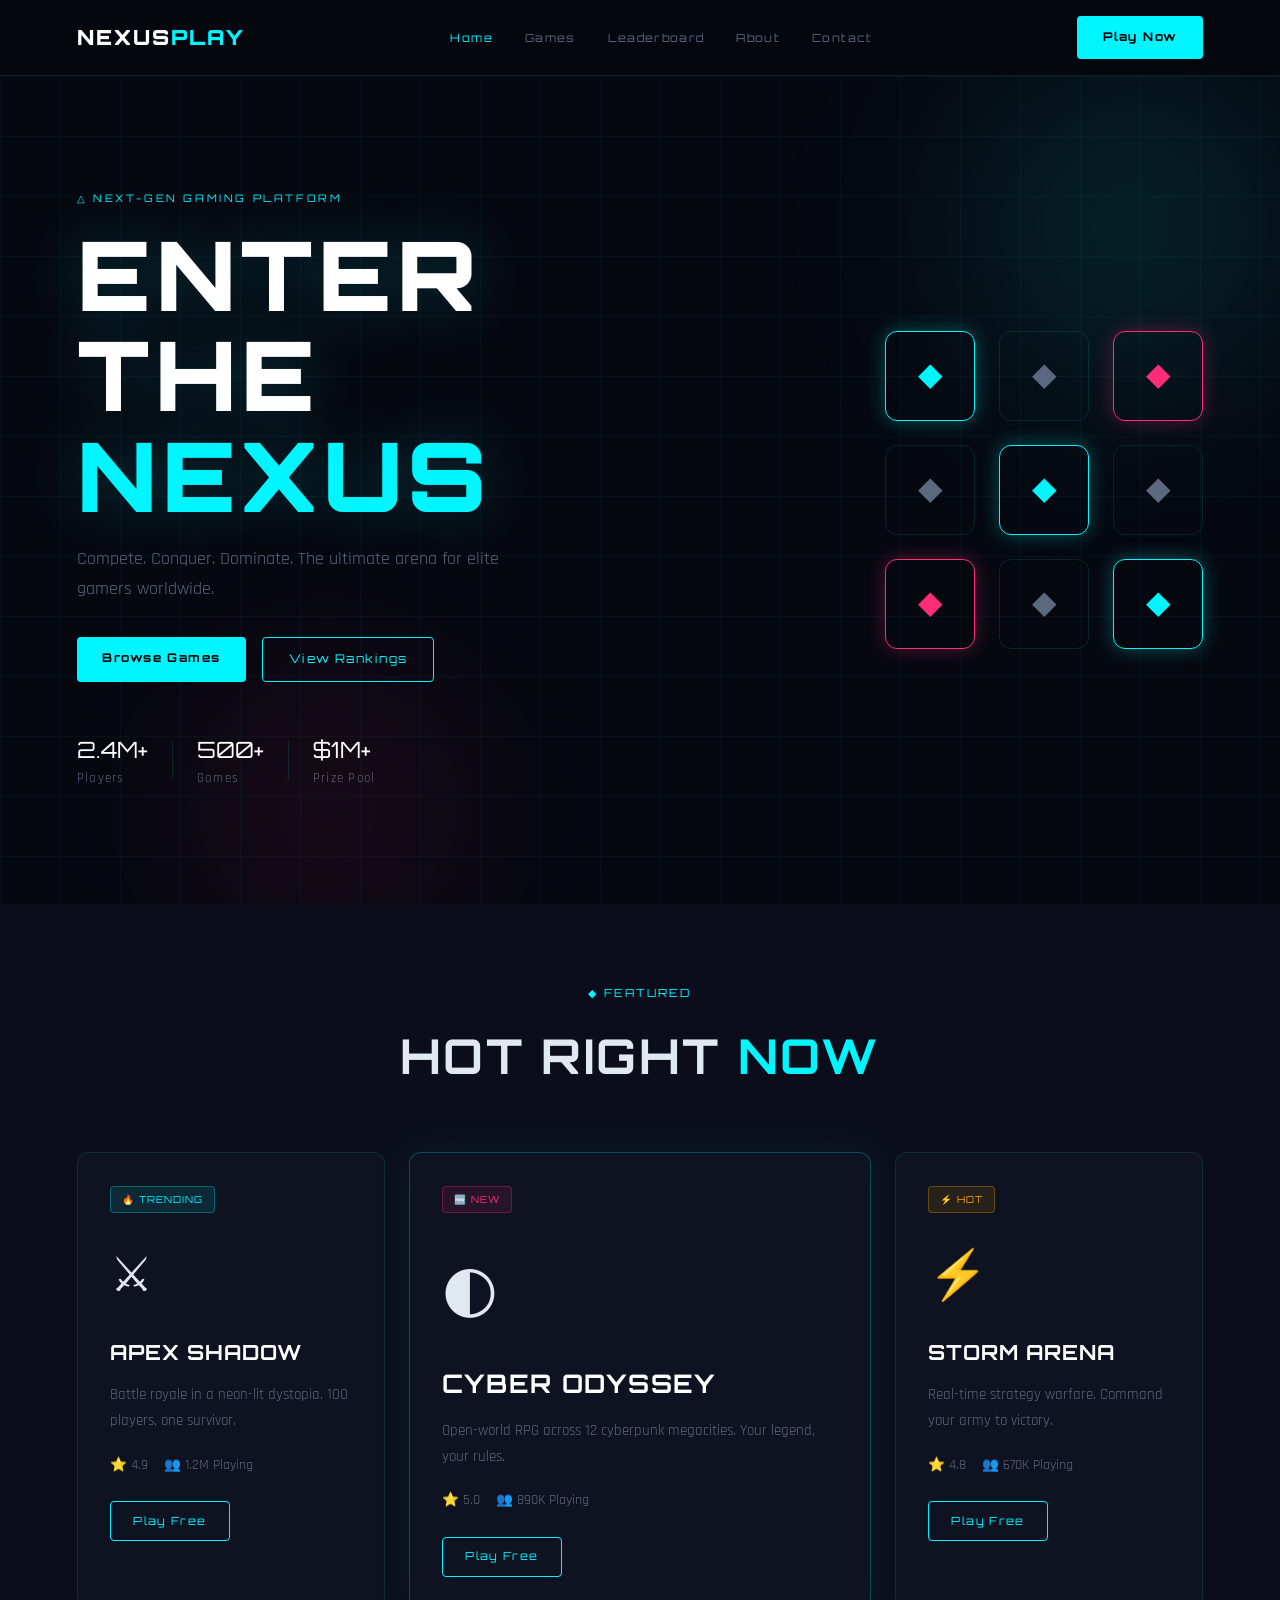
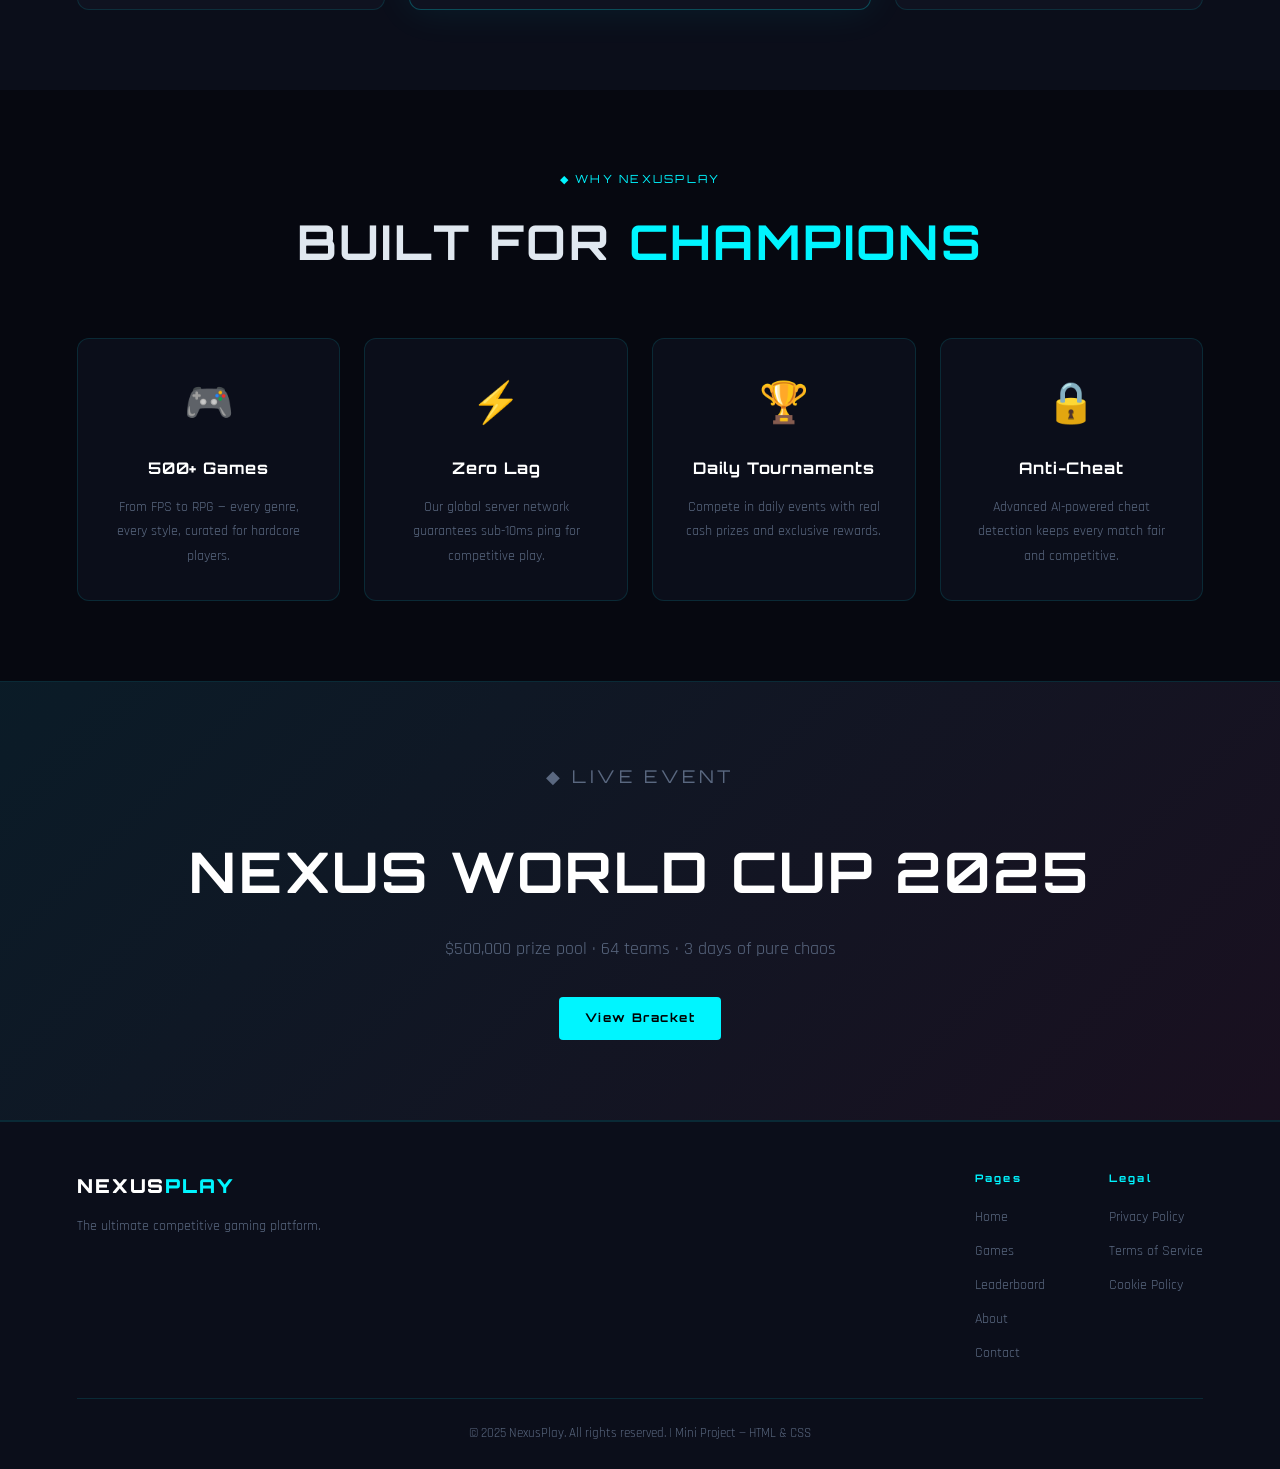
==== harshal adp/index.html @ 8784e26e "Add files via upload" ====
<!DOCTYPE html>
<html lang="en">
<head>
  <meta charset="UTF-8" />
  <meta name="viewport" content="width=device-width, initial-scale=1.0"/>
  <title>NexusPlay | Home</title>
  <link rel="stylesheet" href="style.css" />
  <link href="https://fonts.googleapis.com/css2?family=Orbitron:wght@400;700;900&family=Rajdhani:wght@300;400;600&display=swap" rel="stylesheet"/>
</head>
<body>

  <!-- NAV -->
  <nav class="navbar">
    <div class="logo">NEXUS<span>PLAY</span></div>
    <ul class="nav-links">
      <li><a href="index.html" class="active">Home</a></li>
      <li><a href="games.html">Games</a></li>
      <li><a href="leaderboard.html">Leaderboard</a></li>
      <li><a href="about.html">About</a></li>
      <li><a href="contact-1.html">Contact</a></li>
    </ul>
    <a href="games.html" class="btn-primary">Play Now</a>
  </nav>

  <!-- HERO -->
  <section class="hero">
    <div class="hero-bg">
      <div class="grid-overlay"></div>
      <div class="glow-orb orb1"></div>
      <div class="glow-orb orb2"></div>
    </div>
    <div class="hero-content">
      <p class="hero-tag">&#9651; NEXT-GEN GAMING PLATFORM</p>
      <h1 class="hero-title">ENTER THE<br/><span>NEXUS</span></h1>
      <p class="hero-sub">Compete. Conquer. Dominate. The ultimate arena for elite gamers worldwide.</p>
      <div class="hero-btns">
        <a href="games.html" class="btn-primary">Browse Games</a>
        <a href="leaderboard.html" class="btn-ghost">View Rankings</a>
      </div>
      <div class="hero-stats">
        <div class="stat"><span class="stat-num">2.4M+</span><span class="stat-label">Players</span></div>
        <div class="stat-divider"></div>
        <div class="stat"><span class="stat-num">500+</span><span class="stat-label">Games</span></div>
        <div class="stat-divider"></div>
        <div class="stat"><span class="stat-num">$1M+</span><span class="stat-label">Prize Pool</span></div>
      </div>
    </div>
    <div class="hero-visual">
      <div class="hex-grid">
        <div class="hex active">&#9670;</div>
        <div class="hex">&#9670;</div>
        <div class="hex glow">&#9670;</div>
        <div class="hex">&#9670;</div>
        <div class="hex active">&#9670;</div>
        <div class="hex">&#9670;</div>
        <div class="hex glow">&#9670;</div>
        <div class="hex">&#9670;</div>
        <div class="hex active">&#9670;</div>
      </div>
    </div>
  </section>

  <!-- FEATURED GAMES -->
  <section class="section featured">
    <div class="section-header">
      <p class="section-tag">&#9670; FEATURED</p>
      <h2>HOT RIGHT <span>NOW</span></h2>
    </div>
    <div class="game-cards">
      <div class="game-card card-1">
        <div class="card-badge">🔥 TRENDING</div>
        <div class="card-icon">&#9876;</div>
        <h3>APEX SHADOW</h3>
        <p>Battle royale in a neon-lit dystopia. 100 players, one survivor.</p>
        <div class="card-meta"><span>⭐ 4.9</span><span>👥 1.2M Playing</span></div>
        <a href="games.html" class="btn-card">Play Free</a>
      </div>
      <div class="game-card card-2 card-large">
        <div class="card-badge new">🆕 NEW</div>
        <div class="card-icon">&#9680;</div>
        <h3>CYBER ODYSSEY</h3>
        <p>Open-world RPG across 12 cyberpunk megacities. Your legend, your rules.</p>
        <div class="card-meta"><span>⭐ 5.0</span><span>👥 890K Playing</span></div>
        <a href="games.html" class="btn-card">Play Free</a>
      </div>
      <div class="game-card card-3">
        <div class="card-badge hot">⚡ HOT</div>
        <div class="card-icon">&#9889;</div>
        <h3>STORM ARENA</h3>
        <p>Real-time strategy warfare. Command your army to victory.</p>
        <div class="card-meta"><span>⭐ 4.8</span><span>👥 670K Playing</span></div>
        <a href="games.html" class="btn-card">Play Free</a>
      </div>
    </div>
  </section>

  <!-- WHY NEXUS -->
  <section class="section why-section">
    <div class="section-header">
      <p class="section-tag">&#9670; WHY NEXUSPLAY</p>
      <h2>BUILT FOR <span>CHAMPIONS</span></h2>
    </div>
    <div class="why-grid">
      <div class="why-card">
        <div class="why-icon">🎮</div>
        <h3>500+ Games</h3>
        <p>From FPS to RPG — every genre, every style, curated for hardcore players.</p>
      </div>
      <div class="why-card">
        <div class="why-icon">⚡</div>
        <h3>Zero Lag</h3>
        <p>Our global server network guarantees sub-10ms ping for competitive play.</p>
      </div>
      <div class="why-card">
        <div class="why-icon">🏆</div>
        <h3>Daily Tournaments</h3>
        <p>Compete in daily events with real cash prizes and exclusive rewards.</p>
      </div>
      <div class="why-card">
        <div class="why-icon">🔒</div>
        <h3>Anti-Cheat</h3>
        <p>Advanced AI-powered cheat detection keeps every match fair and competitive.</p>
      </div>
    </div>
  </section>

  <!-- TOURNAMENT BANNER -->
  <section class="tournament-banner">
    <div class="banner-bg"></div>
    <div class="banner-content">
      <p class="section-tag">&#9670; LIVE EVENT</p>
      <h2>NEXUS WORLD CUP 2025</h2>
      <p>$500,000 prize pool · 64 teams · 3 days of pure chaos</p>
      <a href="leaderboard.html" class="btn-primary">View Bracket</a>
    </div>
  </section>

  <!-- FOOTER -->
  <footer class="footer">
    <div class="footer-top">
      <div class="footer-brand">
        <div class="logo">NEXUS<span>PLAY</span></div>
        <p>The ultimate competitive gaming platform.</p>
      </div>
      <div class="footer-links">
        <h4>Pages</h4>
        <a href="index.html">Home</a>
        <a href="games.html">Games</a>
        <a href="leaderboard.html">Leaderboard</a>
        <a href="about.html">About</a>
        <a href="contact-1.html">Contact</a>
      </div>
      <div class="footer-links">
        <h4>Legal</h4>
        <a href="#">Privacy Policy</a>
        <a href="#">Terms of Service</a>
        <a href="#">Cookie Policy</a>
      </div>
    </div>
    <div class="footer-bottom">
      <p>&copy; 2025 NexusPlay. All rights reserved. | Mini Project — HTML &amp; CSS</p>
    </div>
  </footer>

</body>
</html>
---- harshal adp/style.css ----
/* ============================================================
   NEXUSPLAY — Main Stylesheet
   Gaming Website Mini Project | HTML & CSS Only
   ============================================================ */

/* ---------- RESET & BASE ---------- */
*, *::before, *::after { box-sizing: border-box; margin: 0; padding: 0; }

:root {
  --bg:        #060810;
  --bg2:       #0b0e1a;
  --bg3:       #0f1220;
  --accent:    #00f5ff;
  --accent2:   #ff2d78;
  --gold:      #ffd700;
  --silver:    #c0c0c0;
  --bronze:    #cd7f32;
  --text:      #e0e8f0;
  --muted:     #5a6880;
  --border:    rgba(0,245,255,0.12);
  --glow:      0 0 20px rgba(0,245,255,0.3);
  --glow2:     0 0 20px rgba(255,45,120,0.3);
  --font-head: 'Orbitron', monospace;
  --font-body: 'Rajdhani', sans-serif;
}

html { scroll-behavior: smooth; }

body {
  background: var(--bg);
  color: var(--text);
  font-family: var(--font-body);
  font-size: 1rem;
  line-height: 1.7;
  overflow-x: hidden;
}

h1, h2, h3, h4 { font-family: var(--font-head); letter-spacing: 0.05em; }
a { text-decoration: none; color: inherit; }
img { max-width: 100%; }
input, textarea, select {
  background: var(--bg3);
  border: 1px solid var(--border);
  color: var(--text);
  font-family: var(--font-body);
  font-size: 1rem;
  padding: 0.75rem 1rem;
  border-radius: 6px;
  width: 100%;
  outline: none;
  transition: border-color 0.3s;
}
input:focus, textarea:focus, select:focus { border-color: var(--accent); }
select option { background: var(--bg3); }

span { color: inherit; }

/* ---------- UTILITIES ---------- */
.section { padding: 5rem 6vw; }
.section-tag {
  font-family: var(--font-head);
  font-size: 0.7rem;
  letter-spacing: 0.2em;
  color: var(--accent);
  margin-bottom: 0.75rem;
  display: block;
}
.section-header { text-align: center; margin-bottom: 3.5rem; }
.section-header h2 { font-size: clamp(1.8rem, 4vw, 3rem); }
.section-header h2 span { color: var(--accent); }

/* ---------- BUTTONS ---------- */
.btn-primary {
  display: inline-block;
  background: var(--accent);
  color: #000;
  font-family: var(--font-head);
  font-size: 0.75rem;
  font-weight: 700;
  letter-spacing: 0.12em;
  padding: 0.7rem 1.6rem;
  border-radius: 4px;
  transition: all 0.25s;
  cursor: pointer;
  border: none;
}
.btn-primary:hover { background: #fff; box-shadow: 0 0 30px var(--accent); }

.btn-ghost {
  display: inline-block;
  border: 1px solid var(--accent);
  color: var(--accent);
  font-family: var(--font-head);
  font-size: 0.75rem;
  letter-spacing: 0.12em;
  padding: 0.7rem 1.6rem;
  border-radius: 4px;
  transition: all 0.25s;
}
.btn-ghost:hover { background: rgba(0,245,255,0.1); }

.full-btn { width: 100%; text-align: center; padding: 1rem; font-size: 0.85rem; }

/* ---------- NAVBAR ---------- */
.navbar {
  position: sticky;
  top: 0;
  z-index: 1000;
  display: flex;
  align-items: center;
  justify-content: space-between;
  padding: 1rem 6vw;
  background: rgba(6, 8, 16, 0.92);
  backdrop-filter: blur(16px);
  border-bottom: 1px solid var(--border);
}

.logo {
  font-family: var(--font-head);
  font-size: 1.3rem;
  font-weight: 900;
  letter-spacing: 0.1em;
  color: #fff;
}
.logo span { color: var(--accent); }

.nav-links {
  display: flex;
  list-style: none;
  gap: 2rem;
}
.nav-links a {
  font-family: var(--font-head);
  font-size: 0.7rem;
  letter-spacing: 0.12em;
  color: var(--muted);
  transition: color 0.2s;
}
.nav-links a:hover, .nav-links a.active { color: var(--accent); }

/* ---------- HERO ---------- */
.hero {
  min-height: 92vh;
  display: flex;
  align-items: center;
  justify-content: space-between;
  padding: 0 6vw;
  position: relative;
  overflow: hidden;
  gap: 2rem;
}

.hero-bg {
  position: absolute;
  inset: 0;
  z-index: 0;
}

.grid-overlay {
  position: absolute;
  inset: 0;
  background-image:
    linear-gradient(rgba(0,245,255,0.04) 1px, transparent 1px),
    linear-gradient(90deg, rgba(0,245,255,0.04) 1px, transparent 1px);
  background-size: 60px 60px;
  animation: gridPulse 4s ease-in-out infinite;
}

@keyframes gridPulse {
  0%, 100% { opacity: 0.5; }
  50%       { opacity: 1; }
}

.glow-orb {
  position: absolute;
  border-radius: 50%;
  filter: blur(80px);
  animation: orbFloat 6s ease-in-out infinite;
}
.orb1 {
  width: 500px; height: 500px;
  background: radial-gradient(circle, rgba(0,245,255,0.15), transparent 70%);
  top: -100px; right: -100px;
}
.orb2 {
  width: 400px; height: 400px;
  background: radial-gradient(circle, rgba(255,45,120,0.12), transparent 70%);
  bottom: -100px; left: 10%;
  animation-delay: -3s;
}
@keyframes orbFloat {
  0%, 100% { transform: translateY(0); }
  50%       { transform: translateY(-30px); }
}

.hero-content {
  position: relative;
  z-index: 1;
  max-width: 600px;
  animation: fadeUp 0.8s ease both;
}

.hero-tag {
  font-family: var(--font-head);
  font-size: 0.65rem;
  letter-spacing: 0.25em;
  color: var(--accent);
  margin-bottom: 1rem;
}

.hero-title {
  font-size: clamp(3rem, 8vw, 6rem);
  line-height: 1.05;
  font-weight: 900;
  color: #fff;
  text-shadow: 0 0 60px rgba(0,245,255,0.2);
  margin-bottom: 1.2rem;
}
.hero-title span { color: var(--accent); display: block; }

.hero-sub {
  font-size: 1.1rem;
  color: var(--muted);
  margin-bottom: 2rem;
  max-width: 440px;
}

.hero-btns { display: flex; gap: 1rem; margin-bottom: 3rem; flex-wrap: wrap; }

.hero-stats { display: flex; align-items: center; gap: 1.5rem; }
.stat { display: flex; flex-direction: column; }
.stat-num {
  font-family: var(--font-head);
  font-size: 1.4rem;
  color: #fff;
}
.stat-label { font-size: 0.8rem; color: var(--muted); letter-spacing: 0.1em; }
.stat-divider { width: 1px; height: 40px; background: var(--border); }

/* HERO VISUAL */
.hero-visual {
  position: relative;
  z-index: 1;
  animation: fadeUp 1s ease 0.3s both;
}

.hex-grid {
  display: grid;
  grid-template-columns: repeat(3, 1fr);
  gap: 1.5rem;
}
.hex {
  width: 90px;
  height: 90px;
  border: 1px solid var(--border);
  border-radius: 12px;
  display: flex;
  align-items: center;
  justify-content: center;
  font-size: 2rem;
  color: var(--muted);
  transition: all 0.3s;
  animation: hexPulse 3s ease-in-out infinite;
}
.hex.active { border-color: var(--accent); color: var(--accent); box-shadow: var(--glow); }
.hex.glow { border-color: var(--accent2); color: var(--accent2); box-shadow: var(--glow2); animation-delay: -1.5s; }

@keyframes hexPulse {
  0%, 100% { transform: translateY(0); }
  50%       { transform: translateY(-8px); }
}

/* ---------- PAGE HERO ---------- */
.page-hero {
  padding: 6rem 6vw 4rem;
  text-align: center;
  position: relative;
  overflow: hidden;
  border-bottom: 1px solid var(--border);
}
.page-hero h1 {
  font-size: clamp(2.5rem, 7vw, 5rem);
  color: #fff;
  margin-bottom: 1rem;
}
.page-hero h1 span { color: var(--accent); }
.page-hero p { color: var(--muted); font-size: 1.1rem; }

/* ---------- FEATURED GAMES ---------- */
.featured { background: var(--bg2); }

.game-cards {
  display: grid;
  grid-template-columns: 1fr 1.5fr 1fr;
  gap: 1.5rem;
}

.game-card {
  background: var(--bg3);
  border: 1px solid var(--border);
  border-radius: 12px;
  padding: 2rem;
  position: relative;
  transition: transform 0.3s, border-color 0.3s;
  overflow: hidden;
}
.game-card::before {
  content: '';
  position: absolute;
  inset: 0;
  background: linear-gradient(135deg, rgba(0,245,255,0.04), transparent);
  opacity: 0;
  transition: opacity 0.3s;
}
.game-card:hover { transform: translateY(-6px); border-color: var(--accent); }
.game-card:hover::before { opacity: 1; }

.card-badge {
  display: inline-block;
  background: rgba(0,245,255,0.1);
  border: 1px solid rgba(0,245,255,0.3);
  color: var(--accent);
  font-family: var(--font-head);
  font-size: 0.6rem;
  letter-spacing: 0.1em;
  padding: 0.3rem 0.7rem;
  border-radius: 4px;
  margin-bottom: 1.5rem;
}
.card-badge.new { background: rgba(255,45,120,0.1); border-color: rgba(255,45,120,0.3); color: var(--accent2); }
.card-badge.hot { background: rgba(255,165,0,0.1); border-color: rgba(255,165,0,0.3); color: orange; }

.card-icon { font-size: 3rem; margin-bottom: 1rem; }
.game-card h3 {
  font-size: 1.3rem;
  color: #fff;
  margin-bottom: 0.75rem;
}
.game-card p { color: var(--muted); font-size: 0.95rem; margin-bottom: 1.25rem; }

.card-meta {
  display: flex;
  gap: 1rem;
  font-size: 0.85rem;
  color: var(--muted);
  margin-bottom: 1.5rem;
}

.btn-card {
  display: inline-block;
  background: transparent;
  border: 1px solid var(--accent);
  color: var(--accent);
  font-family: var(--font-head);
  font-size: 0.7rem;
  letter-spacing: 0.12em;
  padding: 0.6rem 1.4rem;
  border-radius: 4px;
  transition: all 0.25s;
}
.btn-card:hover { background: var(--accent); color: #000; }

.card-large { border-color: rgba(0,245,255,0.25); box-shadow: 0 0 40px rgba(0,245,255,0.08); }
.card-large .card-icon { font-size: 4rem; }
.card-large h3 { font-size: 1.6rem; }

/* ---------- WHY SECTION ---------- */
.why-grid {
  display: grid;
  grid-template-columns: repeat(4, 1fr);
  gap: 1.5rem;
}

.why-card {
  background: var(--bg2);
  border: 1px solid var(--border);
  border-radius: 12px;
  padding: 2rem;
  text-align: center;
  transition: border-color 0.3s, transform 0.3s;
}
.why-card:hover { border-color: var(--accent); transform: translateY(-4px); }
.why-icon { font-size: 2.5rem; margin-bottom: 1rem; }
.why-card h3 { font-size: 1rem; color: #fff; margin-bottom: 0.75rem; }
.why-card p { font-size: 0.9rem; color: var(--muted); }

/* ---------- TOURNAMENT BANNER ---------- */
.tournament-banner {
  padding: 5rem 6vw;
  text-align: center;
  position: relative;
  overflow: hidden;
  background: var(--bg2);
  border-top: 1px solid var(--border);
  border-bottom: 1px solid var(--border);
}
.banner-bg {
  position: absolute;
  inset: 0;
  background: linear-gradient(135deg, rgba(0,245,255,0.06) 0%, rgba(255,45,120,0.06) 100%);
}
.banner-content { position: relative; z-index: 1; }
.banner-content h2 {
  font-size: clamp(2rem, 5vw, 3.5rem);
  color: #fff;
  margin-bottom: 1rem;
}
.banner-content p { color: var(--muted); margin-bottom: 2rem; font-size: 1.1rem; }

/* ---------- FILTER SECTION ---------- */
.filter-section {
  display: flex;
  align-items: center;
  justify-content: space-between;
  padding: 1.5rem 6vw;
  background: var(--bg2);
  border-bottom: 1px solid var(--border);
  gap: 1rem;
  flex-wrap: wrap;
}

.filter-bar { display: flex; gap: 0.75rem; flex-wrap: wrap; }

.filter-btn {
  background: transparent;
  border: 1px solid var(--border);
  color: var(--muted);
  font-family: var(--font-head);
  font-size: 0.65rem;
  letter-spacing: 0.1em;
  padding: 0.5rem 1.1rem;
  border-radius: 50px;
  cursor: pointer;
  transition: all 0.25s;
}
.filter-btn:hover, .filter-btn.active {
  border-color: var(--accent);
  color: var(--accent);
  background: rgba(0,245,255,0.08);
}

.search-box {
  display: flex;
  align-items: center;
  background: var(--bg3);
  border: 1px solid var(--border);
  border-radius: 6px;
  padding: 0.5rem 1rem;
  gap: 0.5rem;
  min-width: 220px;
}
.search-box input {
  background: none;
  border: none;
  padding: 0;
  font-size: 0.9rem;
}

/* ---------- GAMES GRID ---------- */
.games-section { background: var(--bg); }

.games-grid {
  display: grid;
  grid-template-columns: repeat(3, 1fr);
  gap: 1.5rem;
}

.game-tile {
  background: var(--bg2);
  border: 1px solid var(--border);
  border-radius: 12px;
  overflow: hidden;
  transition: transform 0.3s, border-color 0.3s;
}
.game-tile:hover { transform: translateY(-5px); border-color: var(--accent); }

.tile-art {
  height: 160px;
  display: flex;
  align-items: center;
  justify-content: center;
  position: relative;
}
.art1 { background: linear-gradient(135deg, #0d1a2e, #0a3a4a); }
.art2 { background: linear-gradient(135deg, #1a0d2e, #2a0a4a); }
.art3 { background: linear-gradient(135deg, #0d2e1a, #0a4a2a); }
.art4 { background: linear-gradient(135deg, #2e1a0d, #4a2a0a); }
.art5 { background: linear-gradient(135deg, #2e0d1a, #4a0a2a); }
.art6 { background: linear-gradient(135deg, #0d2a2e, #0a3a4a); }

.tile-icon {
  font-size: 3.5rem;
  opacity: 0.8;
  animation: hexPulse 3s ease-in-out infinite;
}

.tile-info { padding: 1.25rem; }
.tile-genre {
  font-family: var(--font-head);
  font-size: 0.6rem;
  letter-spacing: 0.15em;
  color: var(--accent);
  display: block;
  margin-bottom: 0.4rem;
}
.tile-info h3 { font-size: 1.1rem; color: #fff; margin-bottom: 0.75rem; }
.tile-meta { display: flex; gap: 1rem; font-size: 0.82rem; color: var(--muted); margin-bottom: 1rem; }

.btn-tile {
  display: inline-block;
  background: var(--accent);
  color: #000;
  font-family: var(--font-head);
  font-size: 0.65rem;
  letter-spacing: 0.12em;
  padding: 0.5rem 1.2rem;
  border-radius: 4px;
  font-weight: 700;
  transition: all 0.25s;
}
.btn-tile:hover { background: #fff; }

/* ---------- PODIUM ---------- */
.podium-section { background: var(--bg2); text-align: center; }

.podium {
  display: flex;
  justify-content: center;
  align-items: flex-end;
  gap: 1.5rem;
  flex-wrap: wrap;
}

.podium-card {
  background: var(--bg3);
  border: 1px solid var(--border);
  border-radius: 16px;
  padding: 2rem 1.5rem;
  width: 220px;
  position: relative;
  transition: transform 0.3s;
}
.podium-card:hover { transform: translateY(-5px); }

.rank1 {
  border-color: rgba(255,215,0,0.4);
  box-shadow: 0 0 40px rgba(255,215,0,0.1);
  order: 2;
  margin-bottom: 30px;
}
.rank2 { order: 1; }
.rank3 { order: 3; }

.podium-crown {
  font-size: 2rem;
  margin-bottom: 0.5rem;
  animation: orbFloat 3s ease-in-out infinite;
}

.podium-avatar {
  width: 70px;
  height: 70px;
  border-radius: 50%;
  background: linear-gradient(135deg, var(--accent), #005060);
  display: flex;
  align-items: center;
  justify-content: center;
  font-family: var(--font-head);
  font-size: 1.2rem;
  font-weight: 700;
  color: #000;
  margin: 0 auto 0.75rem;
  border: 2px solid var(--border);
}
.podium-avatar.gold { background: linear-gradient(135deg, var(--gold), #b8860b); border-color: var(--gold); }
.podium-avatar.bronze { background: linear-gradient(135deg, var(--bronze), #8b4513); border-color: var(--bronze); }

.podium-rank { font-family: var(--font-head); font-size: 0.85rem; margin-bottom: 0.5rem; }
.podium-card h3 { font-size: 1rem; color: #fff; margin-bottom: 0.5rem; }
.podium-pts { font-family: var(--font-head); color: var(--accent); font-size: 0.9rem; margin-bottom: 0.4rem; }
.podium-country { font-size: 0.85rem; color: var(--muted); }

/* ---------- LEADERBOARD TABLE ---------- */
.table-section { background: var(--bg); }

.lb-header {
  display: flex;
  align-items: center;
  justify-content: space-between;
  margin-bottom: 2rem;
  flex-wrap: wrap;
  gap: 1rem;
}
.lb-header h2 { font-size: 1.8rem; }
.lb-header h2 span { color: var(--accent); }

.lb-tabs { display: flex; gap: 0.5rem; }
.lb-tab {
  background: transparent;
  border: 1px solid var(--border);
  color: var(--muted);
  font-family: var(--font-head);
  font-size: 0.65rem;
  letter-spacing: 0.1em;
  padding: 0.5rem 1.1rem;
  border-radius: 4px;
  cursor: pointer;
  transition: all 0.25s;
}
.lb-tab.active, .lb-tab:hover { border-color: var(--accent); color: var(--accent); background: rgba(0,245,255,0.08); }

.lb-table-wrap {
  overflow-x: auto;
  border: 1px solid var(--border);
  border-radius: 12px;
}

.lb-table {
  width: 100%;
  border-collapse: collapse;
  font-size: 0.95rem;
}
.lb-table thead tr {
  border-bottom: 1px solid var(--border);
  background: var(--bg3);
}
.lb-table th {
  font-family: var(--font-head);
  font-size: 0.6rem;
  letter-spacing: 0.15em;
  color: var(--muted);
  text-align: left;
  padding: 1rem 1.25rem;
}
.lb-table td { padding: 1rem 1.25rem; border-bottom: 1px solid rgba(255,255,255,0.04); }
.lb-table tr:last-child td { border-bottom: none; }
.lb-table tr:hover td { background: rgba(0,245,255,0.03); }

.gold-row td { background: rgba(255,215,0,0.04); }
.silver-row td { background: rgba(192,192,192,0.04); }
.bronze-row td { background: rgba(205,127,50,0.04); }

.rank-badge {
  display: inline-flex;
  align-items: center;
  justify-content: center;
  width: 28px;
  height: 28px;
  border-radius: 6px;
  background: var(--bg3);
  border: 1px solid var(--border);
  font-family: var(--font-head);
  font-size: 0.7rem;
  font-weight: 700;
}
.rank-badge.gold { background: rgba(255,215,0,0.15); border-color: var(--gold); color: var(--gold); }
.rank-badge.silver { background: rgba(192,192,192,0.15); border-color: var(--silver); color: var(--silver); }
.rank-badge.bronze { background: rgba(205,127,50,0.15); border-color: var(--bronze); color: var(--bronze); }

.player-avatar {
  display: inline-flex;
  align-items: center;
  justify-content: center;
  width: 32px;
  height: 32px;
  border-radius: 50%;
  background: linear-gradient(135deg, var(--accent), #005060);
  font-family: var(--font-head);
  font-size: 0.6rem;
  font-weight: 700;
  color: #000;
  margin-right: 0.6rem;
  vertical-align: middle;
}

.up { color: #00ff88; font-family: var(--font-head); font-size: 0.8rem; }
.down { color: var(--accent2); font-family: var(--font-head); font-size: 0.8rem; }
.same { color: var(--muted); font-family: var(--font-head); font-size: 0.8rem; }

/* ---------- ABOUT PAGE ---------- */
.about-mission { background: var(--bg); }

.mission-grid {
  display: grid;
  grid-template-columns: 1fr 1fr;
  gap: 4rem;
  align-items: center;
}

.mission-text h2 { font-size: 2rem; margin-bottom: 1.5rem; }
.mission-text h2 span { color: var(--accent); }
.mission-text p { color: var(--muted); margin-bottom: 1rem; }
.mission-text strong { color: var(--accent); }

.about-stat-box {
  display: grid;
  grid-template-columns: 1fr 1fr;
  gap: 1px;
  background: var(--border);
  border: 1px solid var(--border);
  border-radius: 12px;
  overflow: hidden;
}
.about-stat {
  background: var(--bg2);
  padding: 2rem;
  text-align: center;
  display: flex;
  flex-direction: column;
  gap: 0.4rem;
}
.about-stat span {
  font-family: var(--font-head);
  font-size: 2rem;
  color: var(--accent);
}
.about-stat label { font-size: 0.85rem; color: var(--muted); letter-spacing: 0.1em; }

/* TEAM */
.team-section { background: var(--bg2); }

.team-grid {
  display: grid;
  grid-template-columns: repeat(4, 1fr);
  gap: 1.5rem;
}

.team-card {
  background: var(--bg3);
  border: 1px solid var(--border);
  border-radius: 12px;
  padding: 2rem;
  text-align: center;
  transition: transform 0.3s, border-color 0.3s;
}
.team-card:hover { transform: translateY(-5px); border-color: var(--accent); }

.team-avatar {
  width: 70px;
  height: 70px;
  border-radius: 50%;
  background: linear-gradient(135deg, #0a3a4a, var(--accent));
  display: flex;
  align-items: center;
  justify-content: center;
  font-family: var(--font-head);
  font-size: 1.2rem;
  font-weight: 700;
  color: #000;
  margin: 0 auto 1rem;
  border: 2px solid rgba(0,245,255,0.3);
}
.team-avatar.accent { background: linear-gradient(135deg, #4a0a3a, var(--accent2)); border-color: rgba(255,45,120,0.3); }
.team-avatar.accent2 { background: linear-gradient(135deg, #3a4a0a, #aaff00); border-color: rgba(170,255,0,0.3); }

.team-card h3 { font-size: 1rem; color: #fff; margin-bottom: 0.3rem; }
.team-role { font-family: var(--font-head); font-size: 0.6rem; letter-spacing: 0.15em; color: var(--accent); margin-bottom: 0.75rem; display: block; }
.team-card p { font-size: 0.88rem; color: var(--muted); }

/* TIMELINE */
.timeline-section { background: var(--bg); }

.timeline {
  position: relative;
  max-width: 800px;
  margin: 0 auto;
}
.timeline::before {
  content: '';
  position: absolute;
  left: 50%;
  top: 0;
  bottom: 0;
  width: 1px;
  background: var(--border);
  transform: translateX(-50%);
}

.tl-item {
  display: flex;
  margin-bottom: 3rem;
  position: relative;
}
.tl-item.left { flex-direction: row-reverse; }
.tl-item.left .tl-card { margin-right: 2.5rem; text-align: right; }
.tl-item.right .tl-card { margin-left: 2.5rem; }

.tl-dot {
  position: absolute;
  left: 50%;
  top: 1rem;
  width: 14px;
  height: 14px;
  border-radius: 50%;
  background: var(--bg3);
  border: 2px solid var(--accent);
  transform: translateX(-50%);
  z-index: 1;
}
.active-dot { background: var(--accent); box-shadow: 0 0 12px var(--accent); }

.tl-card {
  width: calc(50% - 2.5rem);
  background: var(--bg2);
  border: 1px solid var(--border);
  border-radius: 10px;
  padding: 1.5rem;
  transition: border-color 0.3s;
}
.tl-card:hover { border-color: var(--accent); }
.active-card { border-color: rgba(0,245,255,0.4); }

.tl-year {
  font-family: var(--font-head);
  font-size: 0.65rem;
  letter-spacing: 0.2em;
  color: var(--accent);
  display: block;
  margin-bottom: 0.5rem;
}
.tl-card h3 { font-size: 1rem; color: #fff; margin-bottom: 0.5rem; }
.tl-card p { font-size: 0.88rem; color: var(--muted); }

/* ---------- CONTACT PAGE ---------- */
.contact-section { background: var(--bg); }

.contact-grid {
  display: grid;
  grid-template-columns: 1.2fr 1fr;
  gap: 4rem;
  align-items: start;
}

.contact-form-wrap h2 { font-size: 1.8rem; margin-bottom: 2rem; }
.contact-form-wrap h2 span { color: var(--accent); }

.contact-form { display: flex; flex-direction: column; gap: 1.25rem; }

.form-row { display: grid; grid-template-columns: 1fr 1fr; gap: 1rem; }

.form-group { display: flex; flex-direction: column; gap: 0.4rem; }
.form-group label {
  font-family: var(--font-head);
  font-size: 0.65rem;
  letter-spacing: 0.15em;
  color: var(--muted);
}

.contact-info h2 { font-size: 1.8rem; margin-bottom: 2rem; }
.contact-info h2 span { color: var(--accent); }

.info-cards { display: flex; flex-direction: column; gap: 1rem; margin-bottom: 2.5rem; }

.info-card {
  display: flex;
  gap: 1rem;
  align-items: flex-start;
  background: var(--bg2);
  border: 1px solid var(--border);
  border-radius: 10px;
  padding: 1.25rem;
  transition: border-color 0.3s;
}
.info-card:hover { border-color: var(--accent); }
.info-icon { font-size: 1.5rem; flex-shrink: 0; }
.info-card h4 {
  font-family: var(--font-head);
  font-size: 0.7rem;
  letter-spacing: 0.12em;
  color: var(--accent);
  margin-bottom: 0.3rem;
}
.info-card p { font-size: 0.9rem; color: var(--muted); }

.social-section h4 {
  font-family: var(--font-head);
  font-size: 0.65rem;
  letter-spacing: 0.2em;
  color: var(--muted);
  margin-bottom: 1rem;
}
.social-row { display: flex; gap: 0.75rem; flex-wrap: wrap; }
.social-btn {
  display: inline-block;
  background: var(--bg2);
  border: 1px solid var(--border);
  color: var(--text);
  font-family: var(--font-head);
  font-size: 0.65rem;
  letter-spacing: 0.08em;
  padding: 0.55rem 1rem;
  border-radius: 4px;
  transition: all 0.25s;
}
.social-btn:hover { border-color: var(--accent); color: var(--accent); }

/* FAQ */
.faq-section { background: var(--bg2); }
.faq-grid {
  display: grid;
  grid-template-columns: 1fr 1fr;
  gap: 1.5rem;
}
.faq-item {
  background: var(--bg3);
  border: 1px solid var(--border);
  border-radius: 10px;
  padding: 1.75rem;
  transition: border-color 0.3s;
}
.faq-item:hover { border-color: var(--accent); }
.faq-item h4 {
  font-family: var(--font-head);
  font-size: 0.85rem;
  color: #fff;
  margin-bottom: 0.75rem;
  letter-spacing: 0.04em;
}
.faq-item p { font-size: 0.9rem; color: var(--muted); }

/* ---------- FOOTER ---------- */
.footer {
  background: var(--bg2);
  border-top: 1px solid var(--border);
  padding: 3rem 6vw 1.5rem;
}

.footer-top {
  display: flex;
  gap: 4rem;
  flex-wrap: wrap;
  margin-bottom: 2rem;
}

.footer-brand { flex: 1; min-width: 200px; }
.footer-brand .logo { font-size: 1.2rem; margin-bottom: 0.75rem; }
.footer-brand p { font-size: 0.9rem; color: var(--muted); }

.footer-links { display: flex; flex-direction: column; gap: 0.6rem; }
.footer-links h4 {
  font-family: var(--font-head);
  font-size: 0.65rem;
  letter-spacing: 0.2em;
  color: var(--accent);
  margin-bottom: 0.5rem;
}
.footer-links a { font-size: 0.9rem; color: var(--muted); transition: color 0.2s; }
.footer-links a:hover { color: var(--text); }

.footer-bottom {
  border-top: 1px solid var(--border);
  padding-top: 1.5rem;
  text-align: center;
  font-size: 0.82rem;
  color: var(--muted);
}

/* ---------- ANIMATIONS ---------- */
@keyframes fadeUp {
  from { opacity: 0; transform: translateY(30px); }
  to   { opacity: 1; transform: translateY(0); }
}

/* ---------- RESPONSIVE ---------- */
@media (max-width: 1024px) {
  .game-cards { grid-template-columns: 1fr 1fr; }
  .why-grid { grid-template-columns: repeat(2, 1fr); }
  .team-grid { grid-template-columns: repeat(2, 1fr); }
  .games-grid { grid-template-columns: repeat(2, 1fr); }
  .hero { flex-direction: column; padding-top: 4rem; text-align: center; min-height: auto; padding-bottom: 4rem; }
  .hero-btns { justify-content: center; }
  .hero-stats { justify-content: center; }
  .mission-grid { grid-template-columns: 1fr; }
  .contact-grid { grid-template-columns: 1fr; }
}

@media (max-width: 768px) {
  .nav-links { display: none; }
  .game-cards { grid-template-columns: 1fr; }
  .why-grid { grid-template-columns: 1fr 1fr; }
  .games-grid { grid-template-columns: 1fr; }
  .faq-grid { grid-template-columns: 1fr; }
  .team-grid { grid-template-columns: 1fr 1fr; }
  .form-row { grid-template-columns: 1fr; }
  .timeline::before { left: 20px; }
  .tl-item, .tl-item.left { flex-direction: column; }
  .tl-dot { left: 20px; }
  .tl-card, .tl-item.left .tl-card { width: calc(100% - 3rem); margin-left: 3rem; margin-right: 0; text-align: left; }
  .podium { flex-direction: column; align-items: center; }
  .rank1, .rank2, .rank3 { margin-bottom: 0; }
  .filter-section { flex-direction: column; align-items: flex-start; }
}
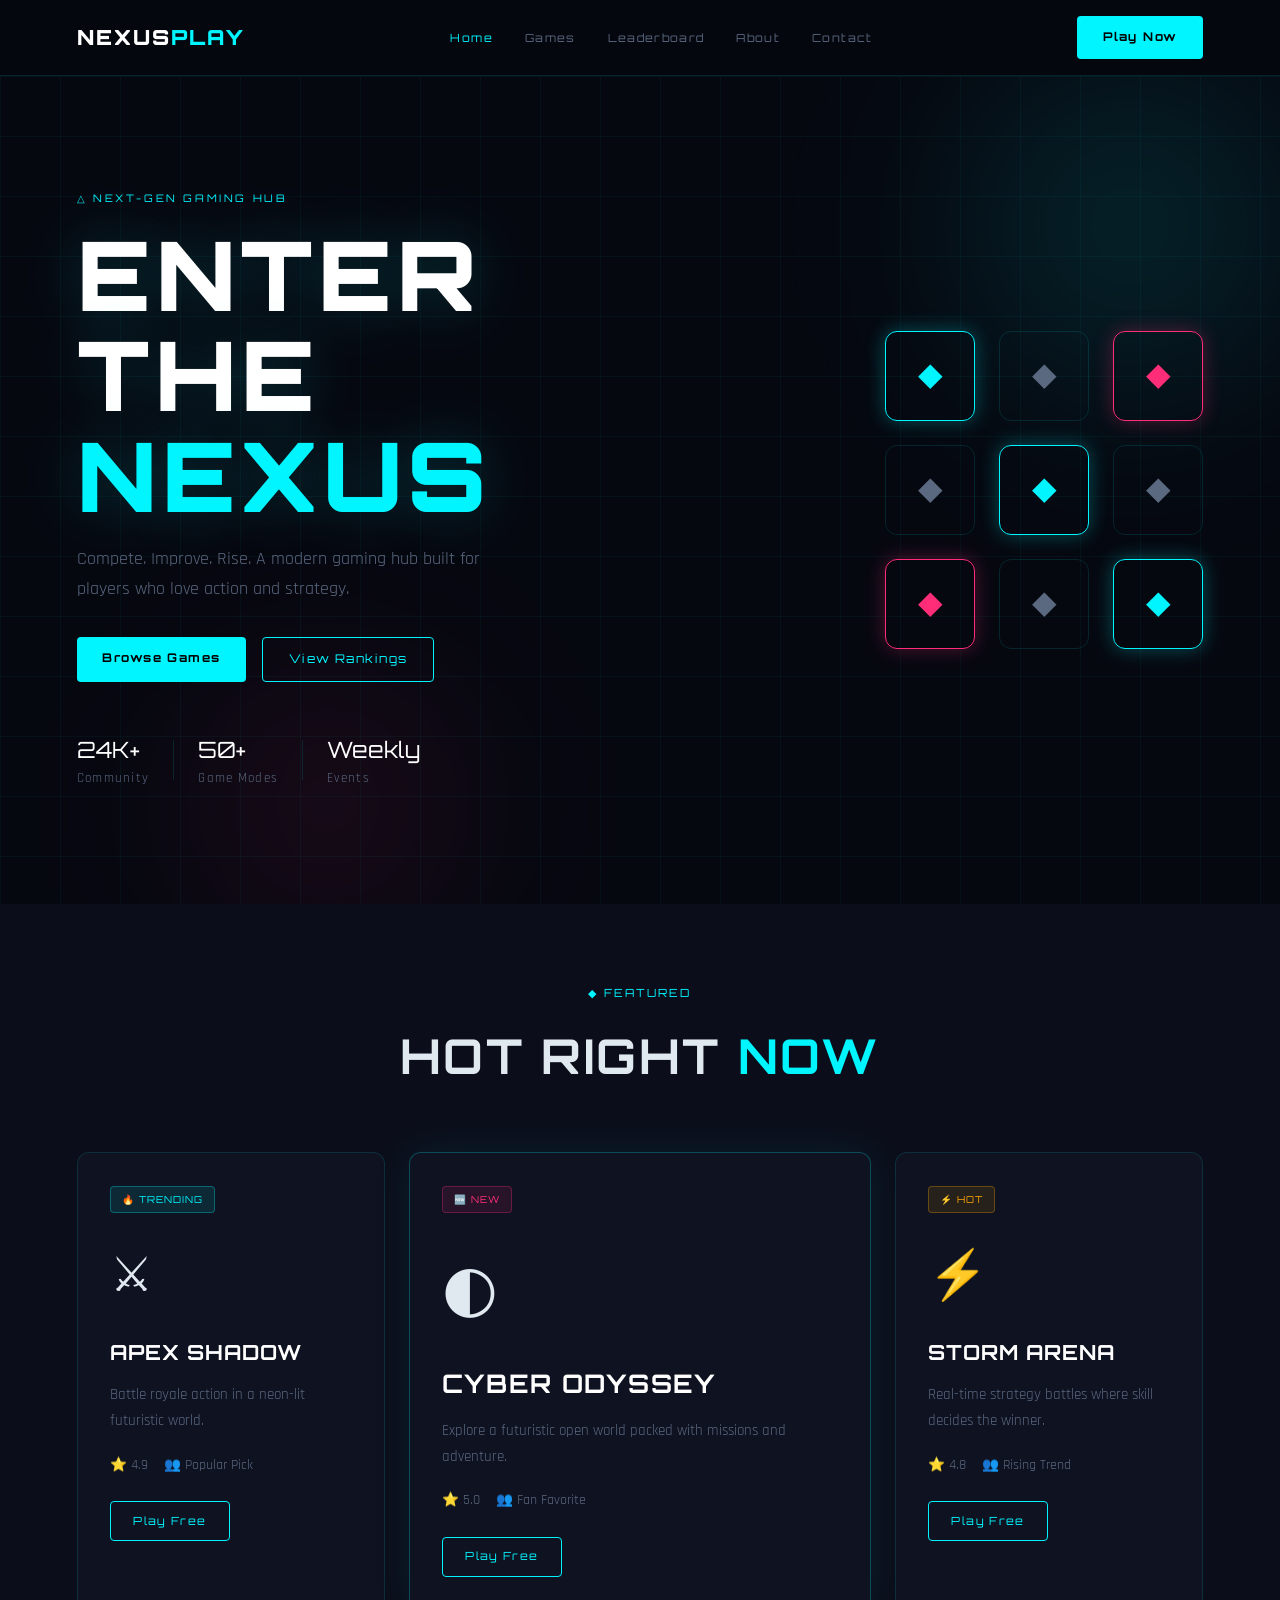
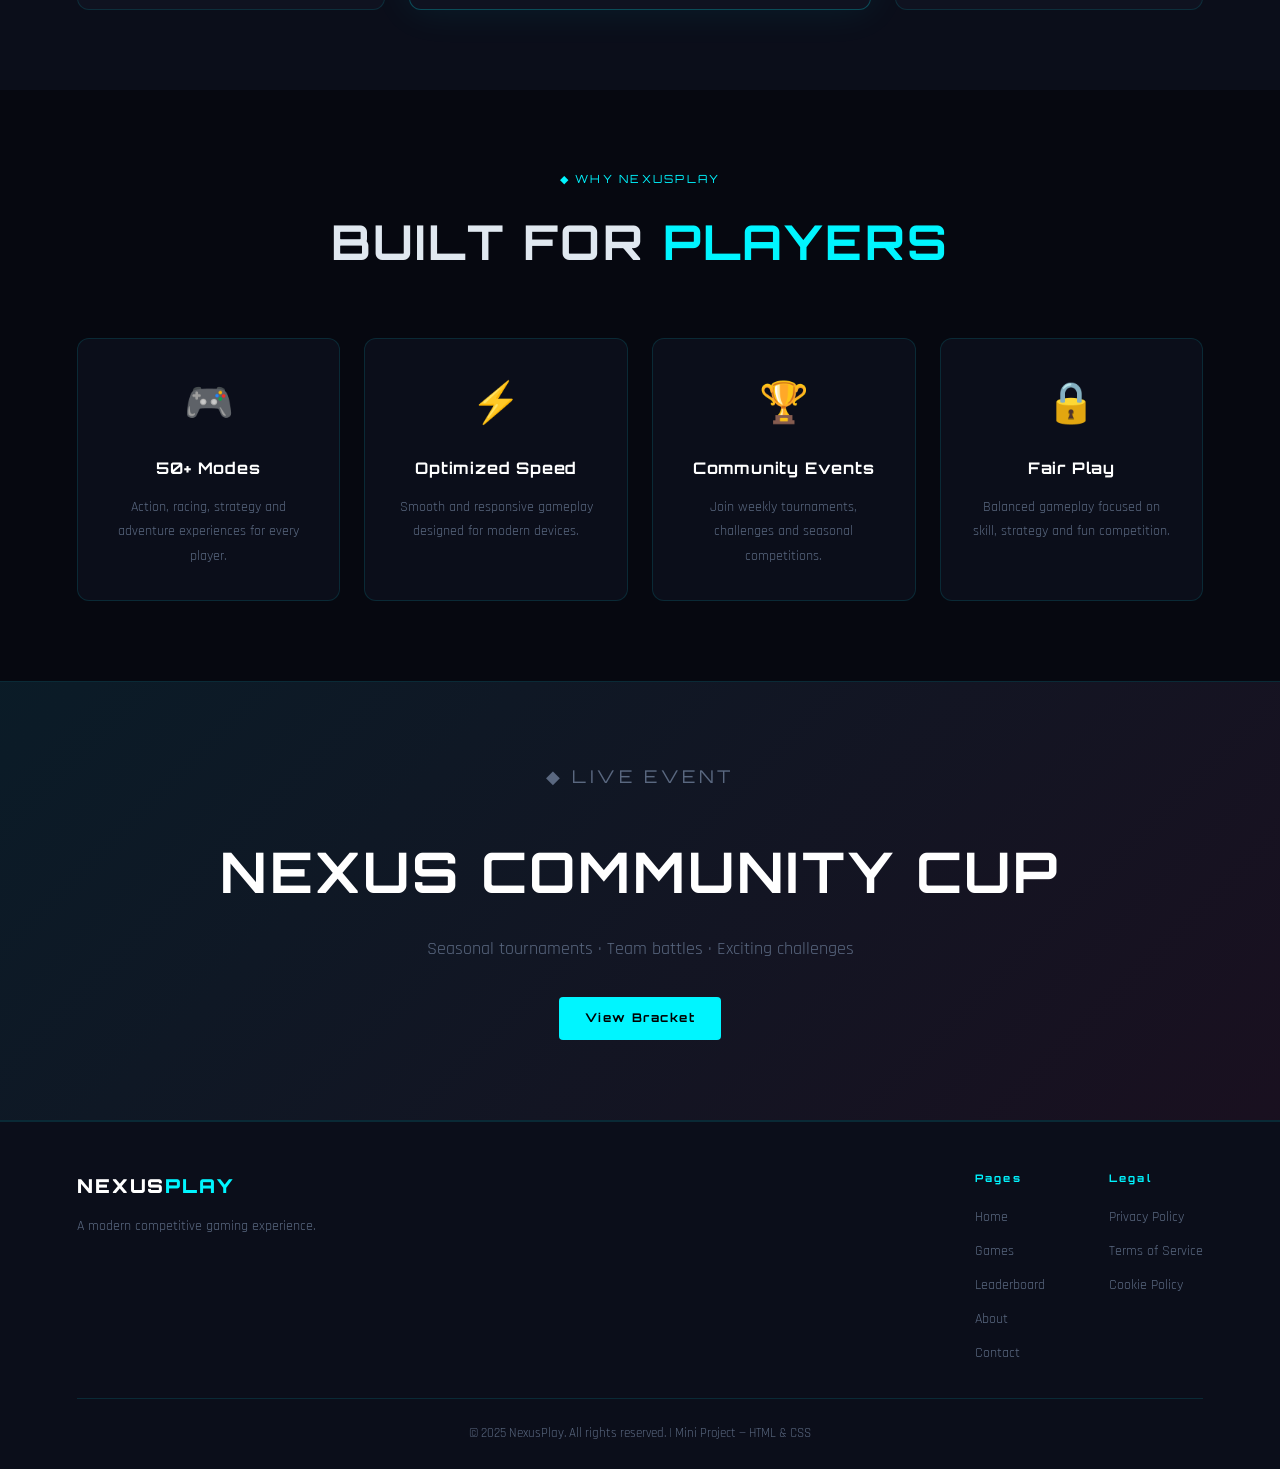
==== commit 03bc8bf1: "index.html" ====
--- a/harshal adp/index.html
+++ b/harshal adp/index.html
@@ -29,22 +29,42 @@
       <div class="glow-orb orb1"></div>
       <div class="glow-orb orb2"></div>
     </div>
+
     <div class="hero-content">
-      <p class="hero-tag">&#9651; NEXT-GEN GAMING PLATFORM</p>
+      <p class="hero-tag">&#9651; NEXT-GEN GAMING HUB</p>
       <h1 class="hero-title">ENTER THE<br/><span>NEXUS</span></h1>
-      <p class="hero-sub">Compete. Conquer. Dominate. The ultimate arena for elite gamers worldwide.</p>
+
+      <p class="hero-sub">
+        Compete. Improve. Rise. A modern gaming hub built for players who love action and strategy.
+      </p>
+
       <div class="hero-btns">
         <a href="games.html" class="btn-primary">Browse Games</a>
         <a href="leaderboard.html" class="btn-ghost">View Rankings</a>
       </div>
+
       <div class="hero-stats">
-        <div class="stat"><span class="stat-num">2.4M+</span><span class="stat-label">Players</span></div>
+        <div class="stat">
+          <span class="stat-num">24K+</span>
+          <span class="stat-label">Community</span>
+        </div>
+
         <div class="stat-divider"></div>
-        <div class="stat"><span class="stat-num">500+</span><span class="stat-label">Games</span></div>
+
+        <div class="stat">
+          <span class="stat-num">50+</span>
+          <span class="stat-label">Game Modes</span>
+        </div>
+
         <div class="stat-divider"></div>
-        <div class="stat"><span class="stat-num">$1M+</span><span class="stat-label">Prize Pool</span></div>
-      </div>
-    </div>
+
+        <div class="stat">
+          <span class="stat-num">Weekly</span>
+          <span class="stat-label">Events</span>
+        </div>
+      </div>
+    </div>
+
     <div class="hero-visual">
       <div class="hex-grid">
         <div class="hex active">&#9670;</div>
@@ -66,31 +86,36 @@
       <p class="section-tag">&#9670; FEATURED</p>
       <h2>HOT RIGHT <span>NOW</span></h2>
     </div>
+
     <div class="game-cards">
+
       <div class="game-card card-1">
         <div class="card-badge">🔥 TRENDING</div>
         <div class="card-icon">&#9876;</div>
         <h3>APEX SHADOW</h3>
-        <p>Battle royale in a neon-lit dystopia. 100 players, one survivor.</p>
-        <div class="card-meta"><span>⭐ 4.9</span><span>👥 1.2M Playing</span></div>
+        <p>Battle royale action in a neon-lit futuristic world.</p>
+        <div class="card-meta"><span>⭐ 4.9</span><span>👥 Popular Pick</span></div>
         <a href="games.html" class="btn-card">Play Free</a>
       </div>
+
       <div class="game-card card-2 card-large">
         <div class="card-badge new">🆕 NEW</div>
         <div class="card-icon">&#9680;</div>
         <h3>CYBER ODYSSEY</h3>
-        <p>Open-world RPG across 12 cyberpunk megacities. Your legend, your rules.</p>
-        <div class="card-meta"><span>⭐ 5.0</span><span>👥 890K Playing</span></div>
+        <p>Explore a futuristic open world packed with missions and adventure.</p>
+        <div class="card-meta"><span>⭐ 5.0</span><span>👥 Fan Favorite</span></div>
         <a href="games.html" class="btn-card">Play Free</a>
       </div>
+
       <div class="game-card card-3">
         <div class="card-badge hot">⚡ HOT</div>
         <div class="card-icon">&#9889;</div>
         <h3>STORM ARENA</h3>
-        <p>Real-time strategy warfare. Command your army to victory.</p>
-        <div class="card-meta"><span>⭐ 4.8</span><span>👥 670K Playing</span></div>
+        <p>Real-time strategy battles where skill decides the winner.</p>
+        <div class="card-meta"><span>⭐ 4.8</span><span>👥 Rising Trend</span></div>
         <a href="games.html" class="btn-card">Play Free</a>
       </div>
+
     </div>
   </section>
 
@@ -98,39 +123,46 @@
   <section class="section why-section">
     <div class="section-header">
       <p class="section-tag">&#9670; WHY NEXUSPLAY</p>
-      <h2>BUILT FOR <span>CHAMPIONS</span></h2>
-    </div>
+      <h2>BUILT FOR <span>PLAYERS</span></h2>
+    </div>
+
     <div class="why-grid">
+
       <div class="why-card">
         <div class="why-icon">🎮</div>
-        <h3>500+ Games</h3>
-        <p>From FPS to RPG — every genre, every style, curated for hardcore players.</p>
-      </div>
+        <h3>50+ Modes</h3>
+        <p>Action, racing, strategy and adventure experiences for every player.</p>
+      </div>
+
       <div class="why-card">
         <div class="why-icon">⚡</div>
-        <h3>Zero Lag</h3>
-        <p>Our global server network guarantees sub-10ms ping for competitive play.</p>
-      </div>
+        <h3>Optimized Speed</h3>
+        <p>Smooth and responsive gameplay designed for modern devices.</p>
+      </div>
+
       <div class="why-card">
         <div class="why-icon">🏆</div>
-        <h3>Daily Tournaments</h3>
-        <p>Compete in daily events with real cash prizes and exclusive rewards.</p>
-      </div>
+        <h3>Community Events</h3>
+        <p>Join weekly tournaments, challenges and seasonal competitions.</p>
+      </div>
+
       <div class="why-card">
         <div class="why-icon">🔒</div>
-        <h3>Anti-Cheat</h3>
-        <p>Advanced AI-powered cheat detection keeps every match fair and competitive.</p>
-      </div>
+        <h3>Fair Play</h3>
+        <p>Balanced gameplay focused on skill, strategy and fun competition.</p>
+      </div>
+
     </div>
   </section>
 
   <!-- TOURNAMENT BANNER -->
   <section class="tournament-banner">
     <div class="banner-bg"></div>
+
     <div class="banner-content">
       <p class="section-tag">&#9670; LIVE EVENT</p>
-      <h2>NEXUS WORLD CUP 2025</h2>
-      <p>$500,000 prize pool · 64 teams · 3 days of pure chaos</p>
+      <h2>NEXUS COMMUNITY CUP</h2>
+      <p>Seasonal tournaments · Team battles · Exciting challenges</p>
       <a href="leaderboard.html" class="btn-primary">View Bracket</a>
     </div>
   </section>
@@ -138,10 +170,12 @@
   <!-- FOOTER -->
   <footer class="footer">
     <div class="footer-top">
+
       <div class="footer-brand">
         <div class="logo">NEXUS<span>PLAY</span></div>
-        <p>The ultimate competitive gaming platform.</p>
-      </div>
+        <p>A modern competitive gaming experience.</p>
+      </div>
+
       <div class="footer-links">
         <h4>Pages</h4>
         <a href="index.html">Home</a>
@@ -150,13 +184,16 @@
         <a href="about.html">About</a>
         <a href="contact-1.html">Contact</a>
       </div>
+
       <div class="footer-links">
         <h4>Legal</h4>
         <a href="#">Privacy Policy</a>
         <a href="#">Terms of Service</a>
         <a href="#">Cookie Policy</a>
       </div>
-    </div>
+
+    </div>
+
     <div class="footer-bottom">
       <p>&copy; 2025 NexusPlay. All rights reserved. | Mini Project — HTML &amp; CSS</p>
     </div>
